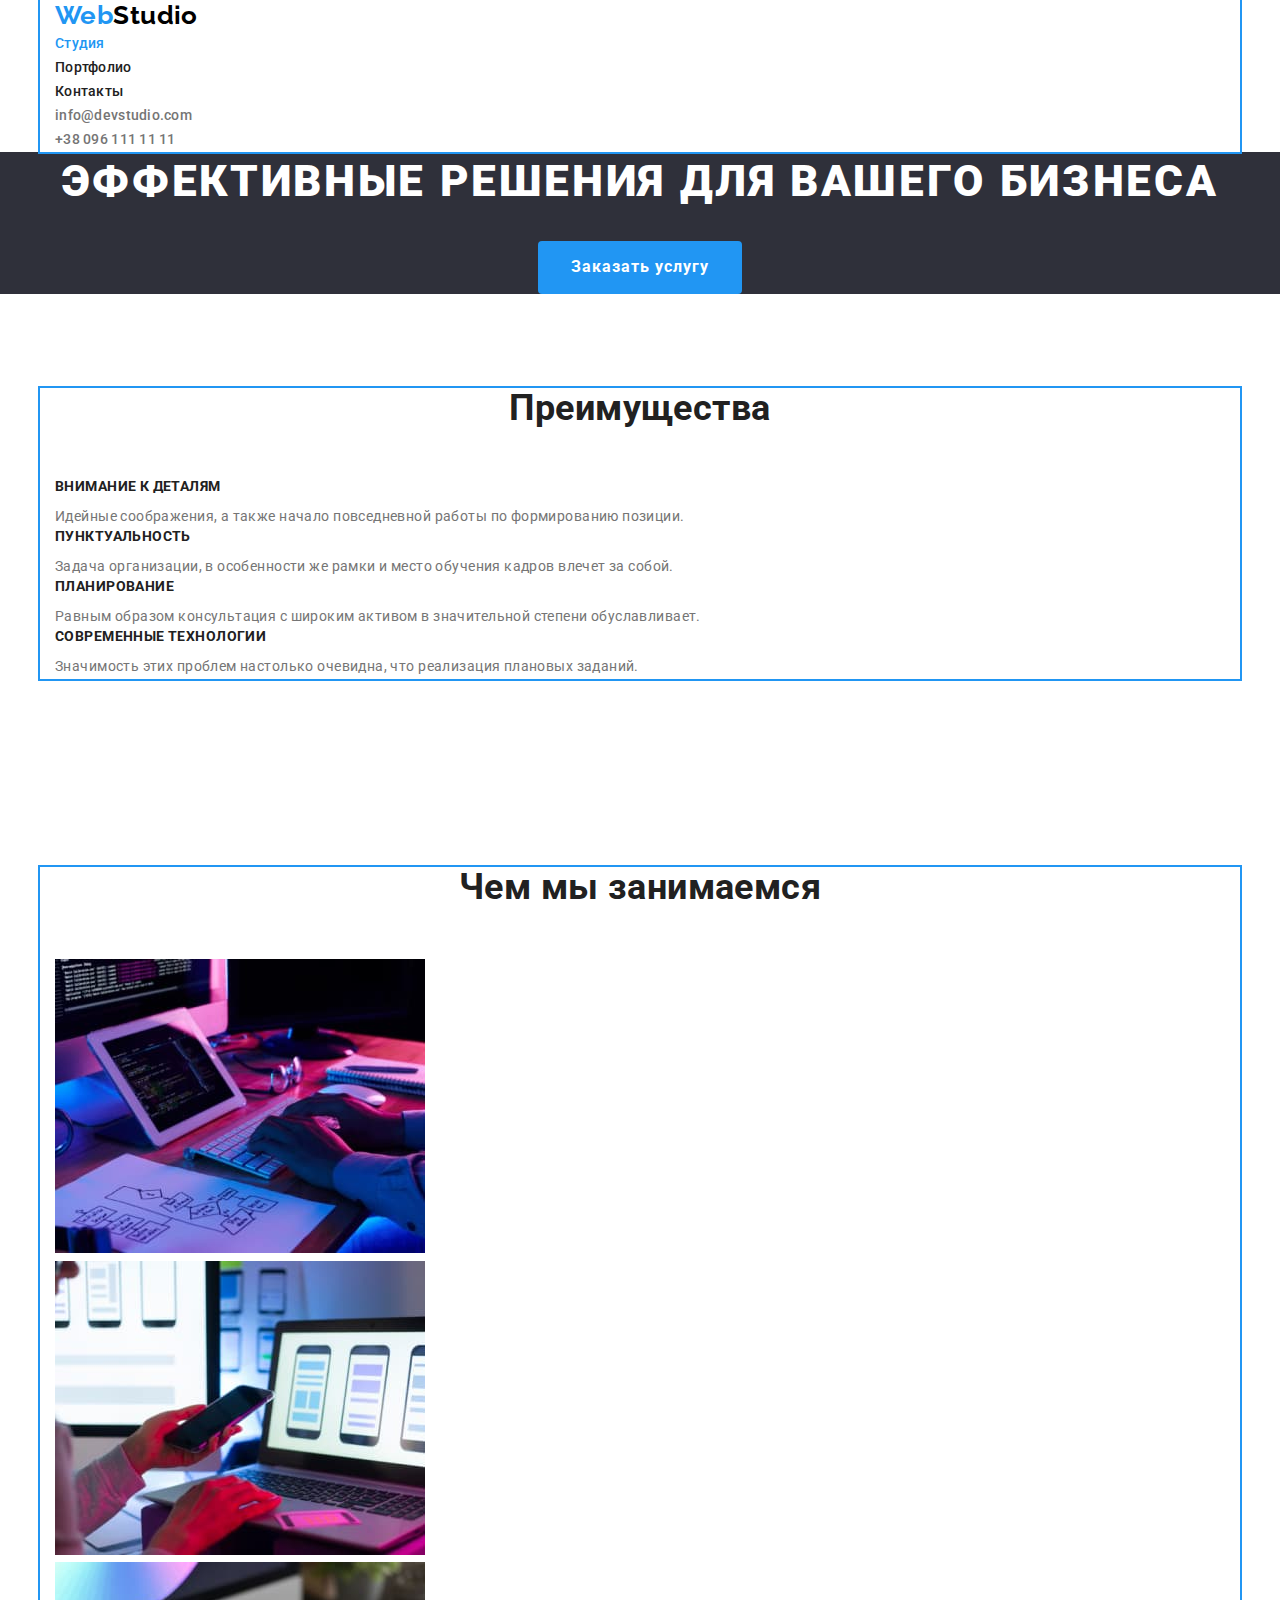
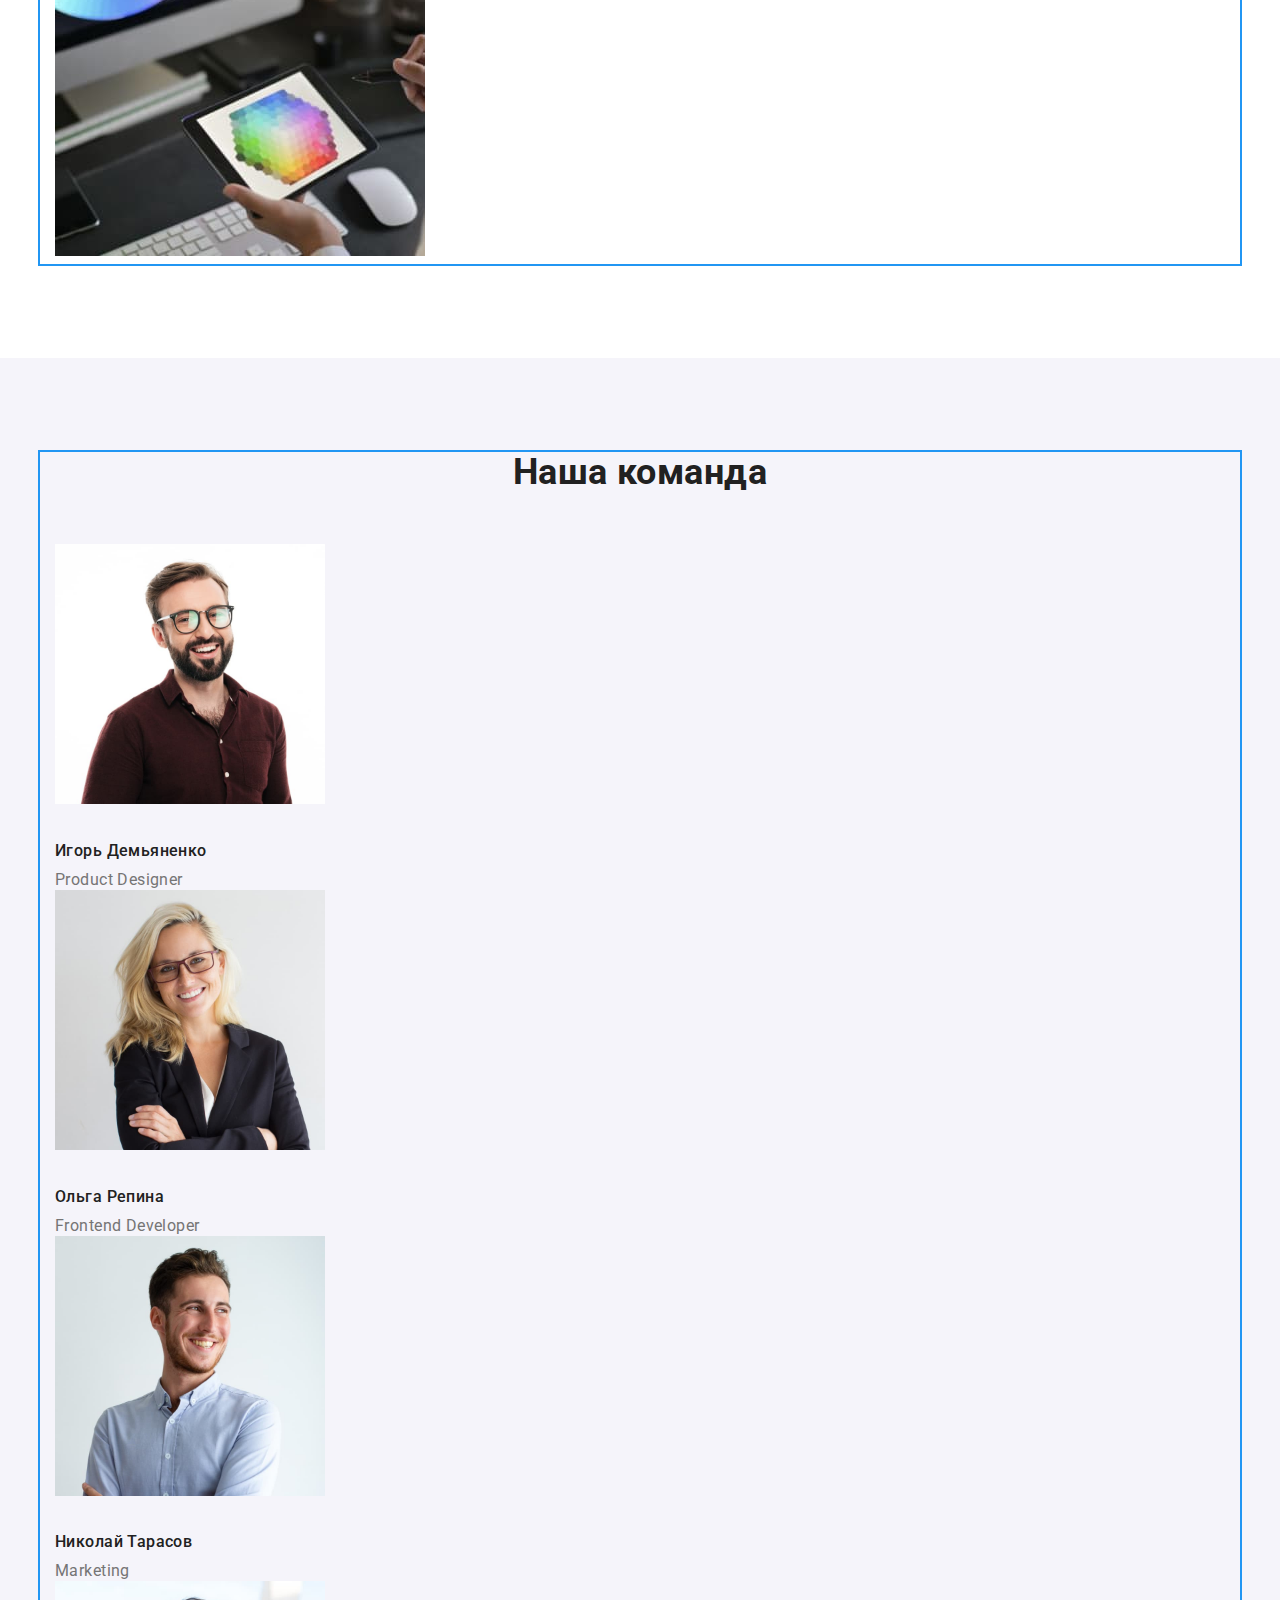
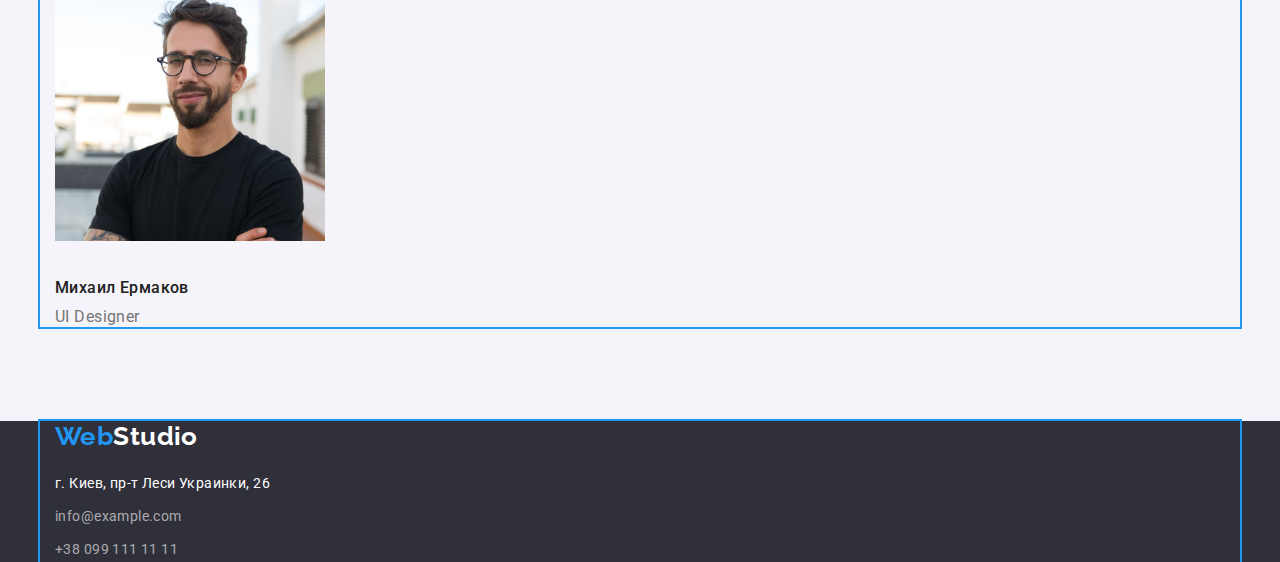
==== index.html @ 627bc563 "Добавлены падинги и маржины" ====
<!DOCTYPE html>
<html lang="ru">
  <head>
    <meta charset="UTF-8" />
    <meta http-equiv="X-UA-Compatible" content="IE=edge" />
    <meta name="viewport" content="width=device-width, initial-scale=1.0" />
    <title>Студия</title>
    <link rel="preconnect" href="https://fonts.googleapis.com" />
    <link rel="preconnect" href="https://fonts.gstatic.com" crossorigin />
    <link
      href="https://fonts.googleapis.com/css2?family=Raleway:wght@700&family=Roboto:wght@400;500;700;900&display=swap"
      rel="stylesheet"
    />
    <link
      rel="stylesheet"
      href="https://cdnjs.cloudflare.com/ajax/libs/modern-normalize/1.1.0/modern-normalize.min.css"
    />
    <link rel="stylesheet" href="./css/styles.css" />
  </head>
  <body>
    <!--  Шапка: логотип, менюшка с навигацией и контакты -->
    <header class="page-header">
      <div class="container">
        <a href="./index.html" class="logo">Web<span class="logo-header">Studio</span></a>
        <nav>
          <ul class="site-nav list">
            <li><a href="./index.html" class="link current">Студия</a></li>
            <li><a href="./portfolio.html" class="link">Портфолио</a></li>
            <li><a href="" class="link">Контакты</a></li>
          </ul>
        </nav>

        <ul class="contacts list">
          <li>
            <a lang="en" href="mailto:info@devstudio.com" class="header-contacts"
              >info@devstudio.com</a
            >
          </li>
          <li>
            <a lang="en" href="tel:+14251234563" class="header-contacts">+38 096 111 11 11</a>
          </li>
        </ul>
      </div>
    </header>

    <!--  Main: основная информация страницы -->
    <main>
      <!-- Герой  -->
      <section class="hero">
        <h1 class="hero-title">Эффективные решения для вашего бизнеса</h1>
        <button type="button" class="btn">Заказать услугу</button>
      </section>

      <!--  Преимущества компании  -->

      <section class="section">
        <div class="container">
          <h2 class="section-title centered">Преимущества</h2>
          <ul class="features list">
            <li>
              <h3 class="features-title">Внимание к деталям</h3>
              <p class="features-text">
                Идейные соображения, а также начало повседневной работы по формированию позиции.
              </p>
            </li>
            <li>
              <h3 class="features-title">Пунктуальность</h3>
              <p class="features-text">
                Задача организации, в особенности же рамки и место обучения кадров влечет за собой.
              </p>
            </li>
            <li>
              <h3 class="features-title">Планирование</h3>
              <p class="features-text">
                Равным образом консультация с широким активом в значительной степени обуславливает.
              </p>
            </li>
            <li>
              <h3 class="features-title">Современные технологии</h3>
              <p class="features-text">
                Значимость этих проблем настолько очевидна, что реализация плановых заданий.
              </p>
            </li>
          </ul>
        </div>
      </section>

      <!-- Чем занимается компания -->
      <section class="section">
        <div class="container">
          <h2 class="section-title centered">Чем мы занимаемся</h2>
          <ul class="services-list list">
            <li>
              <img src="./images/box1.jpg" alt="руки печатают на клавиатуре" width="370" />
            </li>
            <li>
              <img
                src="./images/box2.jpg"
                alt="руки держат телефон перед экраном компьютера"
                width="370"
              />
            </li>
            <li>
              <img
                src="./images/box3.jpg"
                alt="руки держат планшет перед клавиатурой компьютера"
                width="370"
              />
            </li>
          </ul>
        </div>
      </section>

      <!--  Команда  -->
      <section class="section team-section">
        <div class="container">
          <h2 class="section-title centered">Наша команда</h2>
          <ul class="team-list list">
            <li>
              <img src="./images/1.jpg" alt="мужчина в бардовой рубашке" width="270" />
              <h3 class="team-title">Игорь Демьяненко</h3>
              <p lang="en" class="team-text">Product Designer</p>
            </li>
            <li>
              <img src="./images/2.jpg" alt="женщина в черном пиджаке" width="270" />
              <h3 class="team-title">Ольга Репина</h3>
              <p lang="en" class="team-text">Frontend Developer</p>
            </li>
            <li>
              <img src="./images/3.jpg" alt="мужчина в голубой рубашке" width="270" />
              <h3 class="team-title">Николай Тарасов</h3>
              <p lang="en" class="team-text">Marketing</p>
            </li>
            <li>
              <img src="./images/4.jpg" alt="мужчина в черной футболке" width="270" />
              <h3 class="team-title">Михаил Ермаков</h3>
              <p lang="en" class="team-text">UI Designer</p>
            </li>
          </ul>
        </div>
      </section>
    </main>

    <!--  Футер  -->
    <footer class="footer-page">
      <div class="container">
        <a href="./index.html" class="logo">Web<span class="footer-logo">Studio</span></a>
        <address>
          <ul class="address-list list">
            <li class="address-item">
              <a
                href="https://www.google.com.ua/maps/place/%D0%B1%D1%83%D0%BB.+%D0%9B%D0%B5%D1%81%D0%B8+%D0%A3%D0%BA%D1%80%D0%B0%D0%B8%D0%BD%D0%BA%D0%B8,+26,+%D0%9A%D0%B8%D0%B5%D0%B2,+02000/@50.4265807,30.5361971,17z/data=!3m1!4b1!4m5!3m4!1s0x40d4cf0e033ecbe9:0x57a4dffefec77da0!8m2!3d50.4265807!4d30.5383858?hl=ru"
                target="_blank"
                rel="noopener noreferrer"
                class="footer-link"
                >г. Киев, пр-т Леси Украинки, 26</a
              >
            </li>
            <li class="address-item">
              <a lang="en" href="mailto:info@example.com" class="footer-contacts"
                >info@example.com</a
              >
            </li>
            <li class="address-item">
              <a lang="en" href="tel:+380991111111" class="footer-contacts">+38 099 111 11 11</a>
            </li>
          </ul>
        </address>
      </div>
    </footer>
  </body>
</html>
---- css/styles.css ----
/* Палитра
+ primary BG цвет фона #ffffff
+ footer BG цвет фона футера и эффективные решения для бизнеса #2F303A
+ team цвет фона раздела наша команда #F5F4FA
+ logo цвет лого #000000
+ secondary вторичный цвет текста #212121 
+ main-text основной цвет текста #757575 
+ third белый #FFFFFF
+ accent акцент #2196F3
+ link-secondary вторичный белый rgba(255, 255, 255, 0.6)
*/


:root {
   --main-text-color: #757575;
   --secondary-text-color: #212121;
   --white-text-color:#ffffff;
   --logo-color: #000000;
   --white-background-color: #ffffff;
   --secondary-background-color: #F5F4FA;
   --footer-background-color: #2F303A;
   --accent-color: #2196F3;
   --secondary-link-color: rgba(255, 255, 255, 0.6);

}

/*---------------- Общая стилизация ----------------*/
body {
   background-color: var(--white-background-color);
   color: var(--main-text-color);

   font-family: Roboto, sans-serif;
   font-size: 14px;
   line-height: 1.71;
   letter-spacing: 0.03em;
   
}

.list {
   padding: 0;
   margin: 0;
   list-style: none;
}

.container {
   margin-left: auto;
   margin-right: auto;
   width: 1200px;
   padding-left: 15px;
   padding-right: 15px;
   
   outline: #2196F3 solid 2px;
}

.section {
   padding-top: 94px;
   padding-bottom: 94px;
}
/*---------------- Стилизация логотипа ---------------- */
.logo {
   color: var(--accent-color);

   text-decoration: none;
   font-family: Raleway, sans-serif;
   font-weight: 700;
   font-size: 26px;
   line-height: 1.19;
}

.logo-header {
   color: var(--logo-color);

   text-decoration: none;
   font-family: Raleway, sans-serif;
   font-weight: 700;
   font-size: 26px;
   line-height: 1.19;
}



/*---------------- Стилизация менюшки/навигации ----------------*/
.site-nav {
   margin-top: 0;
   margin-bottom: 0;
}

.contacts {
   margin-top: 0;
   margin-bottom: 0;
}

.site-nav .link {
   color: var(--secondary-text-color);

   text-decoration: none;
   font-weight: 500;
   font-size: 14px;
   line-height: 1.14;
   letter-spacing: 0.02em;
}

.site-nav .link:hover,
.site-nav .link:focus {
   color: var(--accent-color);
}

.site-nav .link.current {
   color: var(--accent-color);
}
.header-contacts {
   color: var(--main-text-color);

   text-decoration: none;
   font-weight: 500;
   font-size: 14px;
   line-height: 1.14;
   letter-spacing: 0.02em;
}

.header-contacts:hover {
   color: var(--accent-color);
}

/*---------------- Стилизация Main: основная информация страницы ---------------- */
.hero {
   background-color: var(--footer-background-color);
   text-align: center;
}

.hero-title {
   margin-top: 0;
   margin-bottom: 30px;

   color: var(--white-text-color);

   font-weight: 900;
   font-size: 44px;
   line-height: 1.36;
   text-align: center;
   letter-spacing: 0.06em;
   text-transform: uppercase;

  
}

.section-title {
   margin-top: 0;
   margin-bottom: 50px;

   color: var(--secondary-text-color);

   font-size: 36px;
   line-height: 1.16;
}

.btn {
   border: 1px solid transparent;
   border-radius: 4px;
   padding: 10px 32px;
   min-width: 200px;
   text-align: center;
   


   cursor: pointer;

   color: var(--white-text-color);
   background-color: var(--accent-color);

   font-family: inherit;
   font-weight: 700;
   font-size: 16px;
   line-height: 1.88;
   letter-spacing: 0.06em;

   
}

.section-title.centered {
   text-align: center;
}


/*---------------- Стилизация раздела преимуществ ----------------*/
.features {
   margin-top: 0;
   margin-bottom: 0;
}

.features-title {
   margin-top: 0;
   margin-bottom: 10px;

   color: var(--secondary-text-color);

   font-size: 14px;
   line-height: 1.14;
   text-transform: uppercase;
}

.features-text {
   margin-top: 0;
   margin-bottom: 0;
   color: var(--main-text-color);

   
}

/*---------------- Стилизация раздела c услугами ----------------*/


/*---------------- Стилизация раздела c командой ----------------*/
.team-title {
   margin-top: 30px;
   margin-bottom: 10px;

   color: var(--secondary-text-color);

   font-weight: 500;
   font-size: 16px;
   line-height: 1.18;
}

.team-text {
   margin-top: 0;
   margin-bottom: 0;

   color: var(--main-text-color);

   font-size: 16px;
   line-height: 1.18;
}

.team-section {
   background-color: var(--secondary-background-color) ;
}



/*---------------- Стилизация футера ----------------*/
.footer-page {
   background-color: var(--footer-background-color);
}

.footer-logo {
   display: inline-block;
   margin-bottom: 20px;

   color: var(--white-text-color);

   font-family: Raleway, sans-serif;
   font-weight: 700;
   font-size: 26px;
   line-height: 1.19;
}

.footer-link {
   color: var(--white-text-color);

   font-style: normal;
   text-decoration: none;
}

.footer-link:hover,
.footer-link:focus {
   color: var(--accent-color);
}

.footer-contacts {
   color: var(--secondary-link-color);

   font-style: normal;
   text-decoration: none;
   
}

.footer-contacts:hover,
.footer-contacts:focus {
   color: var(--accent-color);
}

.address-item:not(:last-child) {
   margin-bottom: 9px;
}




/*---------------------------------------- Стилизация cтраницы Портфолио ----------------------------------------*/
.projects-btn {
   cursor: pointer;

   color: var(--secondary-text-color);
   background-color: var(--secondary-background-color);

   font-family: 'Roboto', sans-serif;
   font-weight: 500;
   font-size: 16px;
   line-height: 1.62;
   letter-spacing: 0.03em;
}

.projects-btn:hover,
.projects-btn:focus {
   color: var(--white-text-color);
   background-color: var(--accent-color);
}

.projects-title {
   margin-top: 20px;
   margin-bottom: 4px;

   color: var(--secondary-text-color);
   font-size: 18px;
   line-height: 2;
   letter-spacing: 0.06em;
}

.projects-text {
   margin-top: 0;
   margin-bottom: 0;

   color: var(--main-text-color);

   font-size: 16px;
   line-height: 1.88;
}

.projects-link {
   text-decoration: none;
}

.filter {
   margin-top: 0;
   margin-bottom: 34px;
}
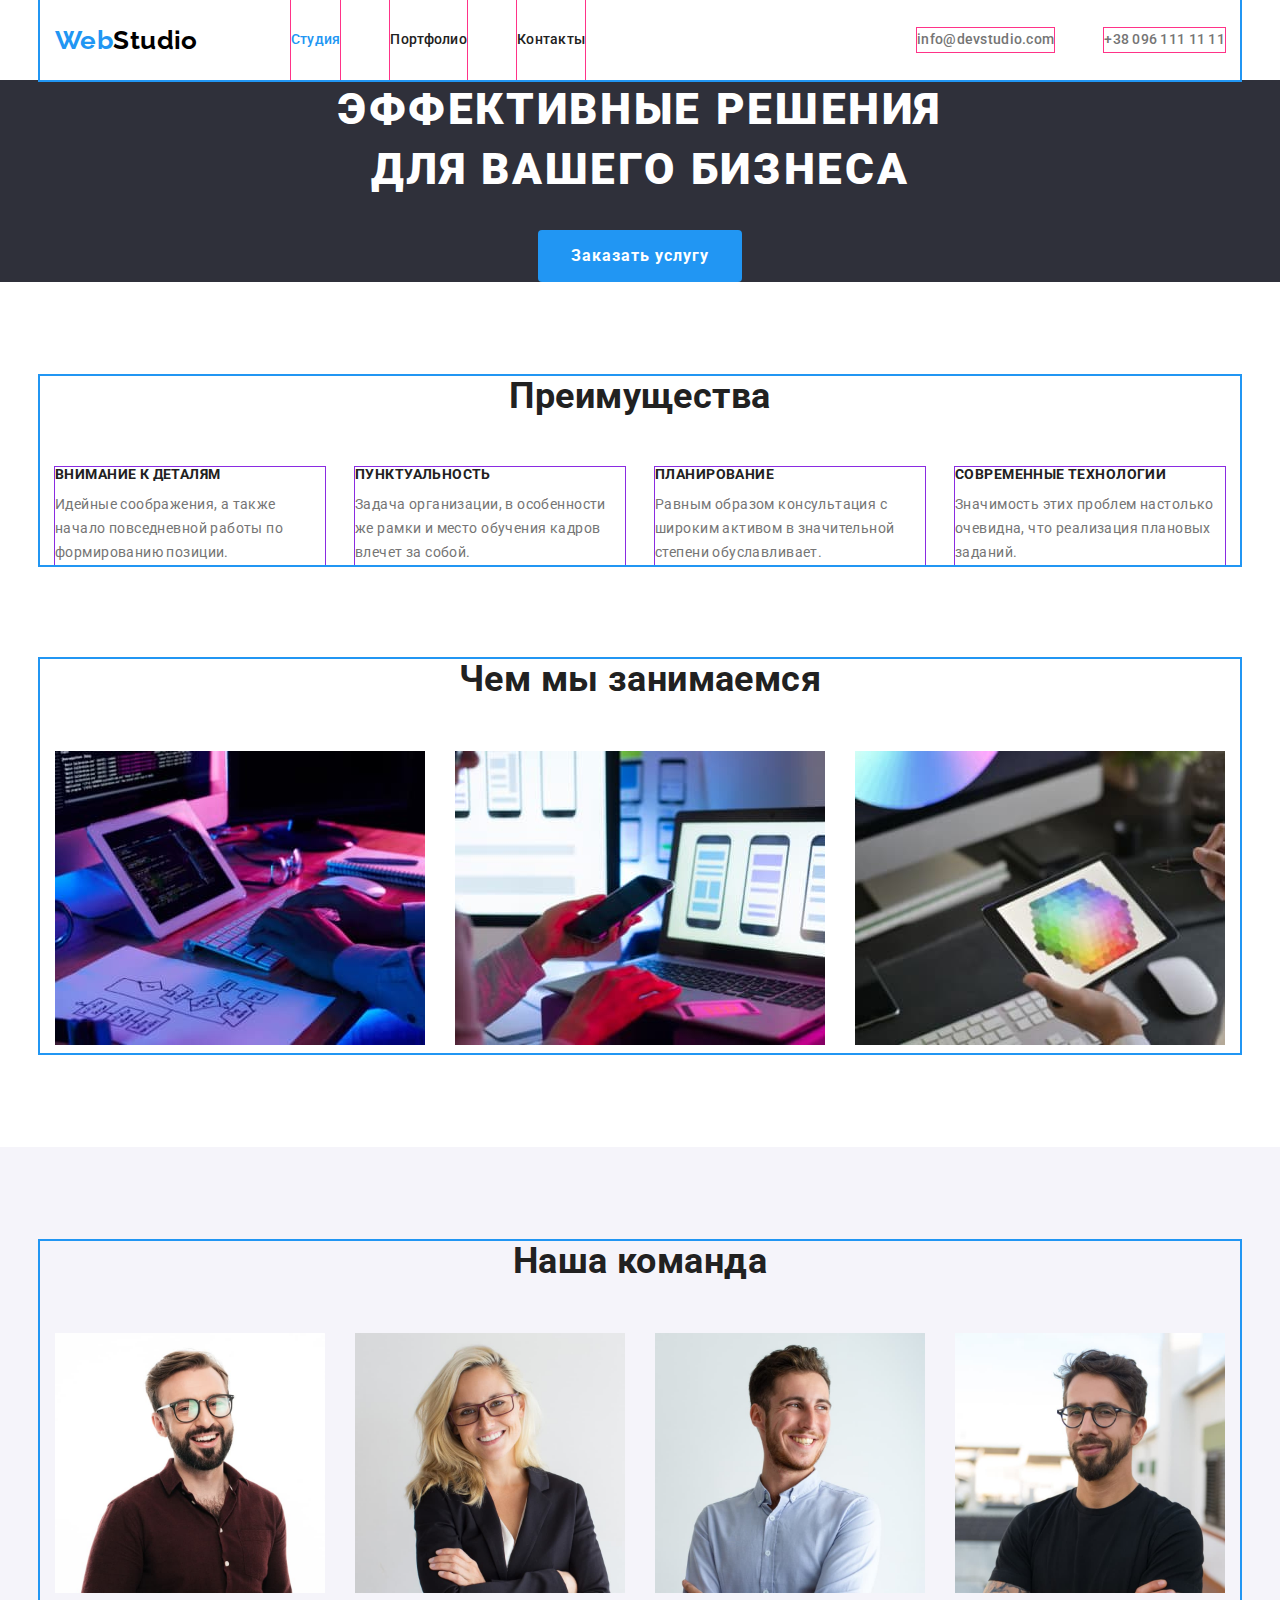
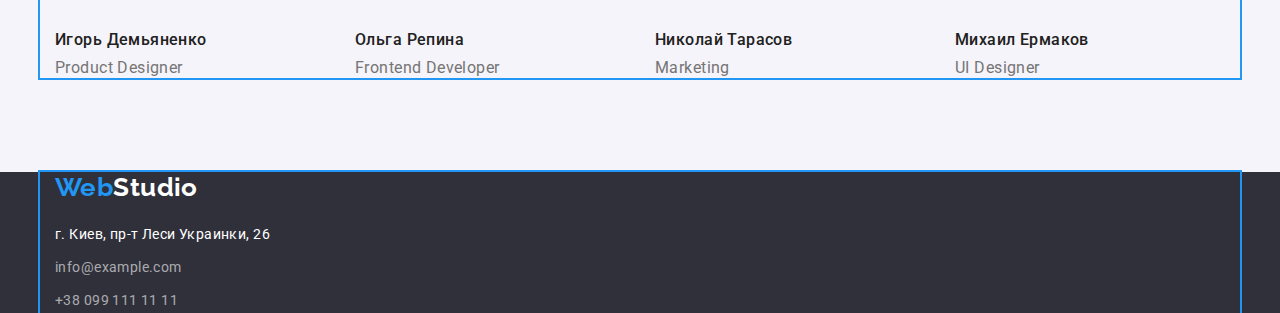
==== commit e9d5e62f: "поставлены флексы" ====
--- a/index.html
+++ b/index.html
@@ -20,23 +20,23 @@
   <body>
     <!--  Шапка: логотип, менюшка с навигацией и контакты -->
     <header class="page-header">
-      <div class="container">
+      <div class="main-nav container">
         <a href="./index.html" class="logo">Web<span class="logo-header">Studio</span></a>
         <nav>
           <ul class="site-nav list">
-            <li><a href="./index.html" class="link current">Студия</a></li>
-            <li><a href="./portfolio.html" class="link">Портфолио</a></li>
-            <li><a href="" class="link">Контакты</a></li>
+            <li class="nav-item"><a href="./index.html" class="link current">Студия</a></li>
+            <li class="nav-item"><a href="./portfolio.html" class="link">Портфолио</a></li>
+            <li class="nav-item"><a href="" class="link">Контакты</a></li>
           </ul>
         </nav>
 
         <ul class="contacts list">
-          <li>
+          <li class="contacts-item">
             <a lang="en" href="mailto:info@devstudio.com" class="header-contacts"
               >info@devstudio.com</a
             >
           </li>
-          <li>
+          <li class="contacts-item">
             <a lang="en" href="tel:+14251234563" class="header-contacts">+38 096 111 11 11</a>
           </li>
         </ul>
@@ -53,29 +53,29 @@
 
       <!--  Преимущества компании  -->
 
-      <section class="section">
+      <section class="section features-section">
         <div class="container">
           <h2 class="section-title centered">Преимущества</h2>
           <ul class="features list">
-            <li>
+            <li class="features-element">
               <h3 class="features-title">Внимание к деталям</h3>
               <p class="features-text">
                 Идейные соображения, а также начало повседневной работы по формированию позиции.
               </p>
             </li>
-            <li>
+            <li class="features-element">
               <h3 class="features-title">Пунктуальность</h3>
               <p class="features-text">
                 Задача организации, в особенности же рамки и место обучения кадров влечет за собой.
               </p>
             </li>
-            <li>
+            <li class="features-element">
               <h3 class="features-title">Планирование</h3>
               <p class="features-text">
                 Равным образом консультация с широким активом в значительной степени обуславливает.
               </p>
             </li>
-            <li>
+            <li class="features-element">
               <h3 class="features-title">Современные технологии</h3>
               <p class="features-text">
                 Значимость этих проблем настолько очевидна, что реализация плановых заданий.
@@ -90,17 +90,17 @@
         <div class="container">
           <h2 class="section-title centered">Чем мы занимаемся</h2>
           <ul class="services-list list">
-            <li>
+            <li class="services-element">
               <img src="./images/box1.jpg" alt="руки печатают на клавиатуре" width="370" />
             </li>
-            <li>
+            <li class="services-element">
               <img
                 src="./images/box2.jpg"
                 alt="руки держат телефон перед экраном компьютера"
                 width="370"
               />
             </li>
-            <li>
+            <li class="services-element">
               <img
                 src="./images/box3.jpg"
                 alt="руки держат планшет перед клавиатурой компьютера"
@@ -116,22 +116,22 @@
         <div class="container">
           <h2 class="section-title centered">Наша команда</h2>
           <ul class="team-list list">
-            <li>
+            <li class="team-element">
               <img src="./images/1.jpg" alt="мужчина в бардовой рубашке" width="270" />
               <h3 class="team-title">Игорь Демьяненко</h3>
               <p lang="en" class="team-text">Product Designer</p>
             </li>
-            <li>
+            <li class="team-element">
               <img src="./images/2.jpg" alt="женщина в черном пиджаке" width="270" />
               <h3 class="team-title">Ольга Репина</h3>
               <p lang="en" class="team-text">Frontend Developer</p>
             </li>
-            <li>
+            <li class="team-element">
               <img src="./images/3.jpg" alt="мужчина в голубой рубашке" width="270" />
               <h3 class="team-title">Николай Тарасов</h3>
               <p lang="en" class="team-text">Marketing</p>
             </li>
-            <li>
+            <li class="team-element">
               <img src="./images/4.jpg" alt="мужчина в черной футболке" width="270" />
               <h3 class="team-title">Михаил Ермаков</h3>
               <p lang="en" class="team-text">UI Designer</p>
--- a/css/styles.css
+++ b/css/styles.css
@@ -56,6 +56,8 @@
    padding-top: 94px;
    padding-bottom: 94px;
 }
+
+
 /*---------------- Стилизация логотипа ---------------- */
 .logo {
    color: var(--accent-color);
@@ -80,17 +82,24 @@
 
 
 /*---------------- Стилизация менюшки/навигации ----------------*/
+.main-nav {
+   display: flex;
+   align-items: center;
+}
+
 .site-nav {
-   margin-top: 0;
-   margin-bottom: 0;
-}
-
-.contacts {
-   margin-top: 0;
-   margin-bottom: 0;
+   display: flex;
+   margin-top: 0;
+   margin-bottom: 0;
+   margin-left: 93px;
+
 }
 
 .site-nav .link {
+   display: block;
+   padding-top: 32px;
+   padding-bottom: 32px;
+
    color: var(--secondary-text-color);
 
    text-decoration: none;
@@ -108,6 +117,39 @@
 .site-nav .link.current {
    color: var(--accent-color);
 }
+
+.nav-item {
+
+   outline: 1px solid #ff3388;
+}
+/* .nav-item + .nav-item {
+   margin-left: 50px;
+} */
+
+.nav-item:not(:last-child) {
+   margin-right: 50px;
+   
+   
+}
+
+.contacts {
+   display: flex;
+
+   margin-top: 0;
+   margin-bottom: 0;
+   margin-left: auto;
+
+   
+}
+
+.contacts-item {
+   outline: 1px solid #ff3388;
+}
+.contacts-item:not(:last-child) {
+   margin-right: 50px;
+}
+
+
 .header-contacts {
    color: var(--main-text-color);
 
@@ -131,6 +173,9 @@
 .hero-title {
    margin-top: 0;
    margin-bottom: 30px;
+   margin-left: auto;
+   margin-right: auto;
+   width: 696px;
 
    color: var(--white-text-color);
 
@@ -141,7 +186,6 @@
    letter-spacing: 0.06em;
    text-transform: uppercase;
 
-  
 }
 
 .section-title {
@@ -152,6 +196,10 @@
 
    font-size: 36px;
    line-height: 1.16;
+}
+
+.section-title.centered {
+   text-align: center;
 }
 
 .btn {
@@ -161,8 +209,6 @@
    min-width: 200px;
    text-align: center;
    
-
-
    cursor: pointer;
 
    color: var(--white-text-color);
@@ -174,18 +220,30 @@
    line-height: 1.88;
    letter-spacing: 0.06em;
 
-   
-}
-
-.section-title.centered {
-   text-align: center;
-}
+}
+
+
 
 
 /*---------------- Стилизация раздела преимуществ ----------------*/
+.features-section {
+   padding-bottom: 0;
+}
 .features {
-   margin-top: 0;
-   margin-bottom: 0;
+   display: flex;
+   margin-top: 0;
+   margin-bottom: 0;
+
+}
+.features-element{
+   width: 270px;
+
+   outline: 1px solid blueviolet;
+}
+
+.features-element:not(:last-child){
+   margin-right: 30px;
+
 }
 
 .features-title {
@@ -208,9 +266,28 @@
 }
 
 /*---------------- Стилизация раздела c услугами ----------------*/
-
+.services-list{
+   display: flex;
+   
+}
+
+.services-element:not(:last-child) {
+   margin-right: 30px;
+}
 
 /*---------------- Стилизация раздела c командой ----------------*/
+.team-section {
+   background-color: var(--secondary-background-color);
+}
+
+.team-list {
+   display: flex;
+}
+
+.team-element:not(:last-child) {
+   margin-right: 30px;
+}
+
 .team-title {
    margin-top: 30px;
    margin-bottom: 10px;
@@ -232,9 +309,6 @@
    line-height: 1.18;
 }
 
-.team-section {
-   background-color: var(--secondary-background-color) ;
-}
 
 
 
@@ -288,23 +362,63 @@
 
 
 /*---------------------------------------- Стилизация cтраницы Портфолио ----------------------------------------*/
+.projects {
+   text-align: center;
+}
+
+.projects-list {
+   display: flex;
+   flex-wrap: wrap;
+}
+
+.projects-element {
+   width: calc((100% - 60px) / 3);
+   margin-right: 30px;
+   margin-bottom: 30px;
+
+   outline: rgb(83, 246, 83) solid 2px;
+}
+
+.projects-element:nth-child(3n) {
+   margin-right: 0;
+
+}
+
+.projects-element:nth-last-child(-n+3) {
+   margin-bottom: 0;
+}
+
+
 .projects-btn {
+   padding: 6px 22px;
+
+
    cursor: pointer;
 
    color: var(--secondary-text-color);
    background-color: var(--secondary-background-color);
+   border-radius: 4px;
+   border: 1px solid transparent;
 
    font-family: 'Roboto', sans-serif;
    font-weight: 500;
    font-size: 16px;
    line-height: 1.62;
    letter-spacing: 0.03em;
+
+   outline: 1px solid blueviolet;
 }
 
 .projects-btn:hover,
 .projects-btn:focus {
    color: var(--white-text-color);
    background-color: var(--accent-color);
+   box-shadow: 0px 3px 1px rgba(0, 0, 0, 0.1), 0px 1px 2px rgba(0, 0, 0, 0.08), 0px 2px 2px rgba(0, 0, 0, 0.12);
+   border-radius: 4px;
+}
+
+.filter-element:not(:last-child) {
+   margin-right: 8px;
 }
 
 .projects-title {
@@ -332,7 +446,11 @@
 }
 
 .filter {
+   display: flex;
+   justify-content: center;
+
    margin-top: 0;
    margin-bottom: 34px;
-}
-
+
+}
+
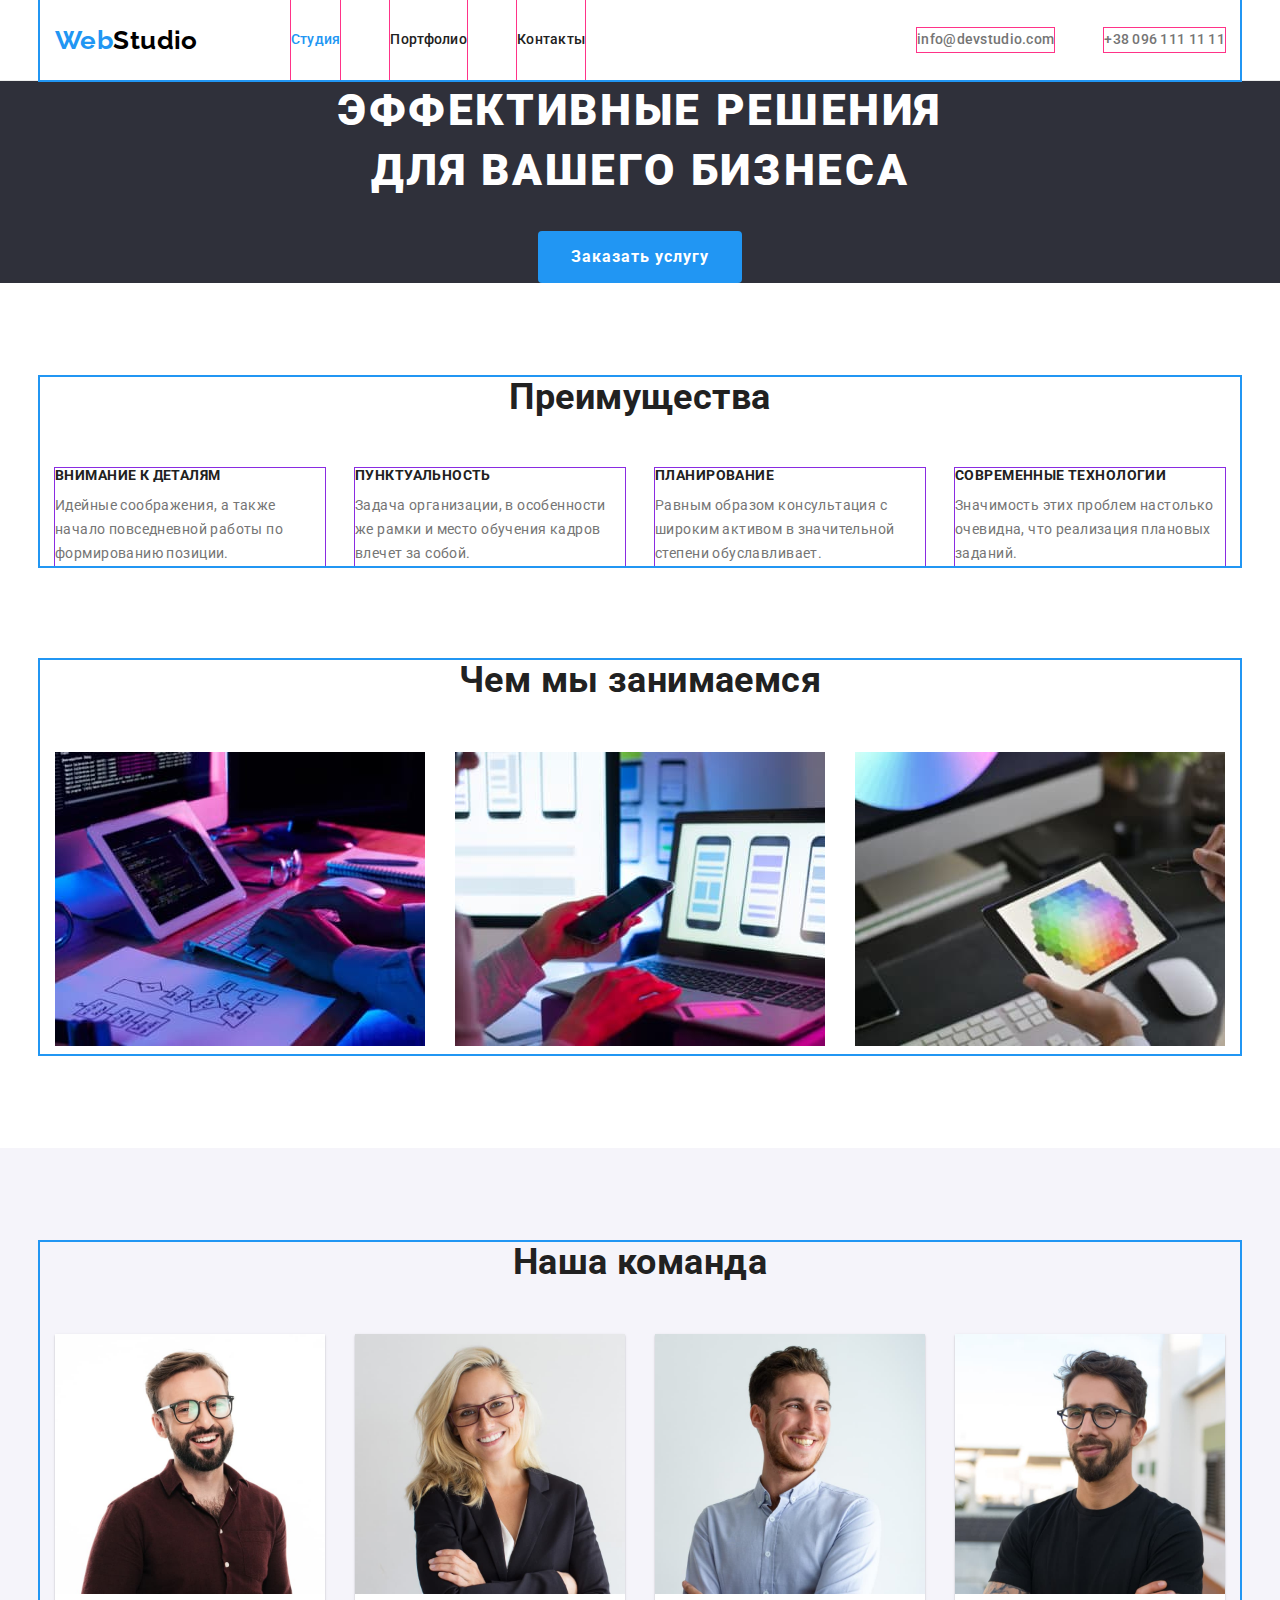
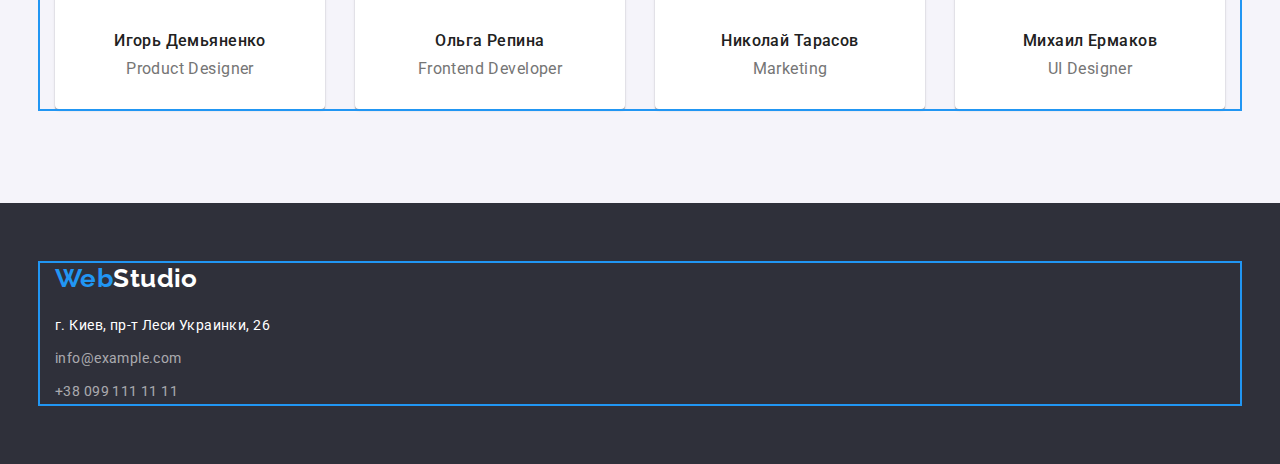
==== commit 9d784245: "мелкие правки" ====
--- a/index.html
+++ b/index.html
@@ -18,10 +18,11 @@
     <link rel="stylesheet" href="./css/styles.css" />
   </head>
   <body>
-    <!--  Шапка: логотип, менюшка с навигацией и контакты -->
-    <header class="page-header">
-      <div class="main-nav container">
-        <a href="./index.html" class="logo">Web<span class="logo-header">Studio</span></a>
+    <!--  HEADER: логотип, меню, контакты -->
+
+    <header class="header-page">
+      <div class="nav-container container">
+        <a href="./index.html" class="logo-accent">Web<span class="logo-black">Studio</span></a>
         <nav>
           <ul class="site-nav list">
             <li class="nav-item"><a href="./index.html" class="link current">Студия</a></li>
@@ -144,7 +145,7 @@
     <!--  Футер  -->
     <footer class="footer-page">
       <div class="container">
-        <a href="./index.html" class="logo">Web<span class="footer-logo">Studio</span></a>
+        <a href="./index.html" class="logo-accent">Web<span class="logo-white">Studio</span></a>
         <address>
           <ul class="address-list list">
             <li class="address-item">
--- a/css/styles.css
+++ b/css/styles.css
@@ -21,10 +21,13 @@
    --footer-background-color: #2F303A;
    --accent-color: #2196F3;
    --secondary-link-color: rgba(255, 255, 255, 0.6);
-
-}
-
-/*---------------- Общая стилизация ----------------*/
+   --border-color: #ECECEC;
+   --secondary-border-color: #EEEEEE;
+
+
+}
+
+/* ------------------------------- Общая стилизация ------------------------------- */
 body {
    background-color: var(--white-background-color);
    color: var(--main-text-color);
@@ -58,34 +61,42 @@
 }
 
 
+/* ------------------------------- Стилизация хедера ------------------------------- */
+
+.header-page {
+   border-bottom: 1px solid var(--border-color);
+}
+
+.nav-container {
+   display: flex;
+   align-items: center;
+}
+
 /*---------------- Стилизация логотипа ---------------- */
-.logo {
-   color: var(--accent-color);
-
+.logo-accent {
    text-decoration: none;
    font-family: Raleway, sans-serif;
    font-weight: 700;
    font-size: 26px;
    line-height: 1.19;
-}
-
-.logo-header {
-   color: var(--logo-color);
-
+
+   color: var(--accent-color);
+}
+
+.logo-black {
    text-decoration: none;
    font-family: Raleway, sans-serif;
    font-weight: 700;
    font-size: 26px;
    line-height: 1.19;
+
+   color: var(--logo-color);
 }
 
 
 
 /*---------------- Стилизация менюшки/навигации ----------------*/
-.main-nav {
-   display: flex;
-   align-items: center;
-}
+
 
 .site-nav {
    display: flex;
@@ -284,6 +295,12 @@
    display: flex;
 }
 
+.team-element {
+   background-color: var(--white-background-color);
+   box-shadow: 0px 1px 3px rgba(0, 0, 0, 0.12), 0px 1px 1px rgba(0, 0, 0, 0.14), 0px 2px 1px rgba(0, 0, 0, 0.2);
+   border-radius: 0px 0px 4px 4px;
+}
+
 .team-element:not(:last-child) {
    margin-right: 30px;
 }
@@ -297,16 +314,19 @@
    font-weight: 500;
    font-size: 16px;
    line-height: 1.18;
+   text-align: center;
 }
 
 .team-text {
    margin-top: 0;
-   margin-bottom: 0;
+   margin-bottom: 30px;
 
    color: var(--main-text-color);
 
    font-size: 16px;
    line-height: 1.18;
+   text-align: center;
+
 }
 
 
@@ -315,11 +335,14 @@
 /*---------------- Стилизация футера ----------------*/
 .footer-page {
    background-color: var(--footer-background-color);
-}
-
-.footer-logo {
+   padding-top: 60px;
+   padding-bottom: 60px;
+}
+
+.logo-white {
    display: inline-block;
    margin-bottom: 20px;
+   /* padding-top: 60px; */
 
    color: var(--white-text-color);
 
@@ -376,7 +399,7 @@
    margin-right: 30px;
    margin-bottom: 30px;
 
-   outline: rgb(83, 246, 83) solid 2px;
+   /* outline: rgb(83, 246, 83) solid 2px; */
 }
 
 .projects-element:nth-child(3n) {
@@ -398,7 +421,7 @@
    color: var(--secondary-text-color);
    background-color: var(--secondary-background-color);
    border-radius: 4px;
-   border: 1px solid transparent;
+   border: 0;
 
    font-family: 'Roboto', sans-serif;
    font-weight: 500;
@@ -421,28 +444,48 @@
    margin-right: 8px;
 }
 
+.projects-img {
+   display: block;
+}
+.projects-description {
+
+   border-left: 1px solid var(--secondary-border-color);
+   border-right: 1px solid var(--secondary-border-color);
+   border-bottom: 1px solid var(--secondary-border-color);;
+}
+
 .projects-title {
-   margin-top: 20px;
+   margin-top: 0;
    margin-bottom: 4px;
+   padding-left: 24px;
+   padding-top: 20px;
+   
 
    color: var(--secondary-text-color);
    font-size: 18px;
    line-height: 2;
    letter-spacing: 0.06em;
+   text-align: left;
 }
 
 .projects-text {
    margin-top: 0;
    margin-bottom: 0;
+   margin-left: 0;
+   padding-left: 24px;
+   padding-bottom: 20px;
 
    color: var(--main-text-color);
 
    font-size: 16px;
    line-height: 1.88;
+   text-align: left;
 }
 
 .projects-link {
-   text-decoration: none;
+   display: inline-block;
+   text-decoration: none;
+
 }
 
 .filter {
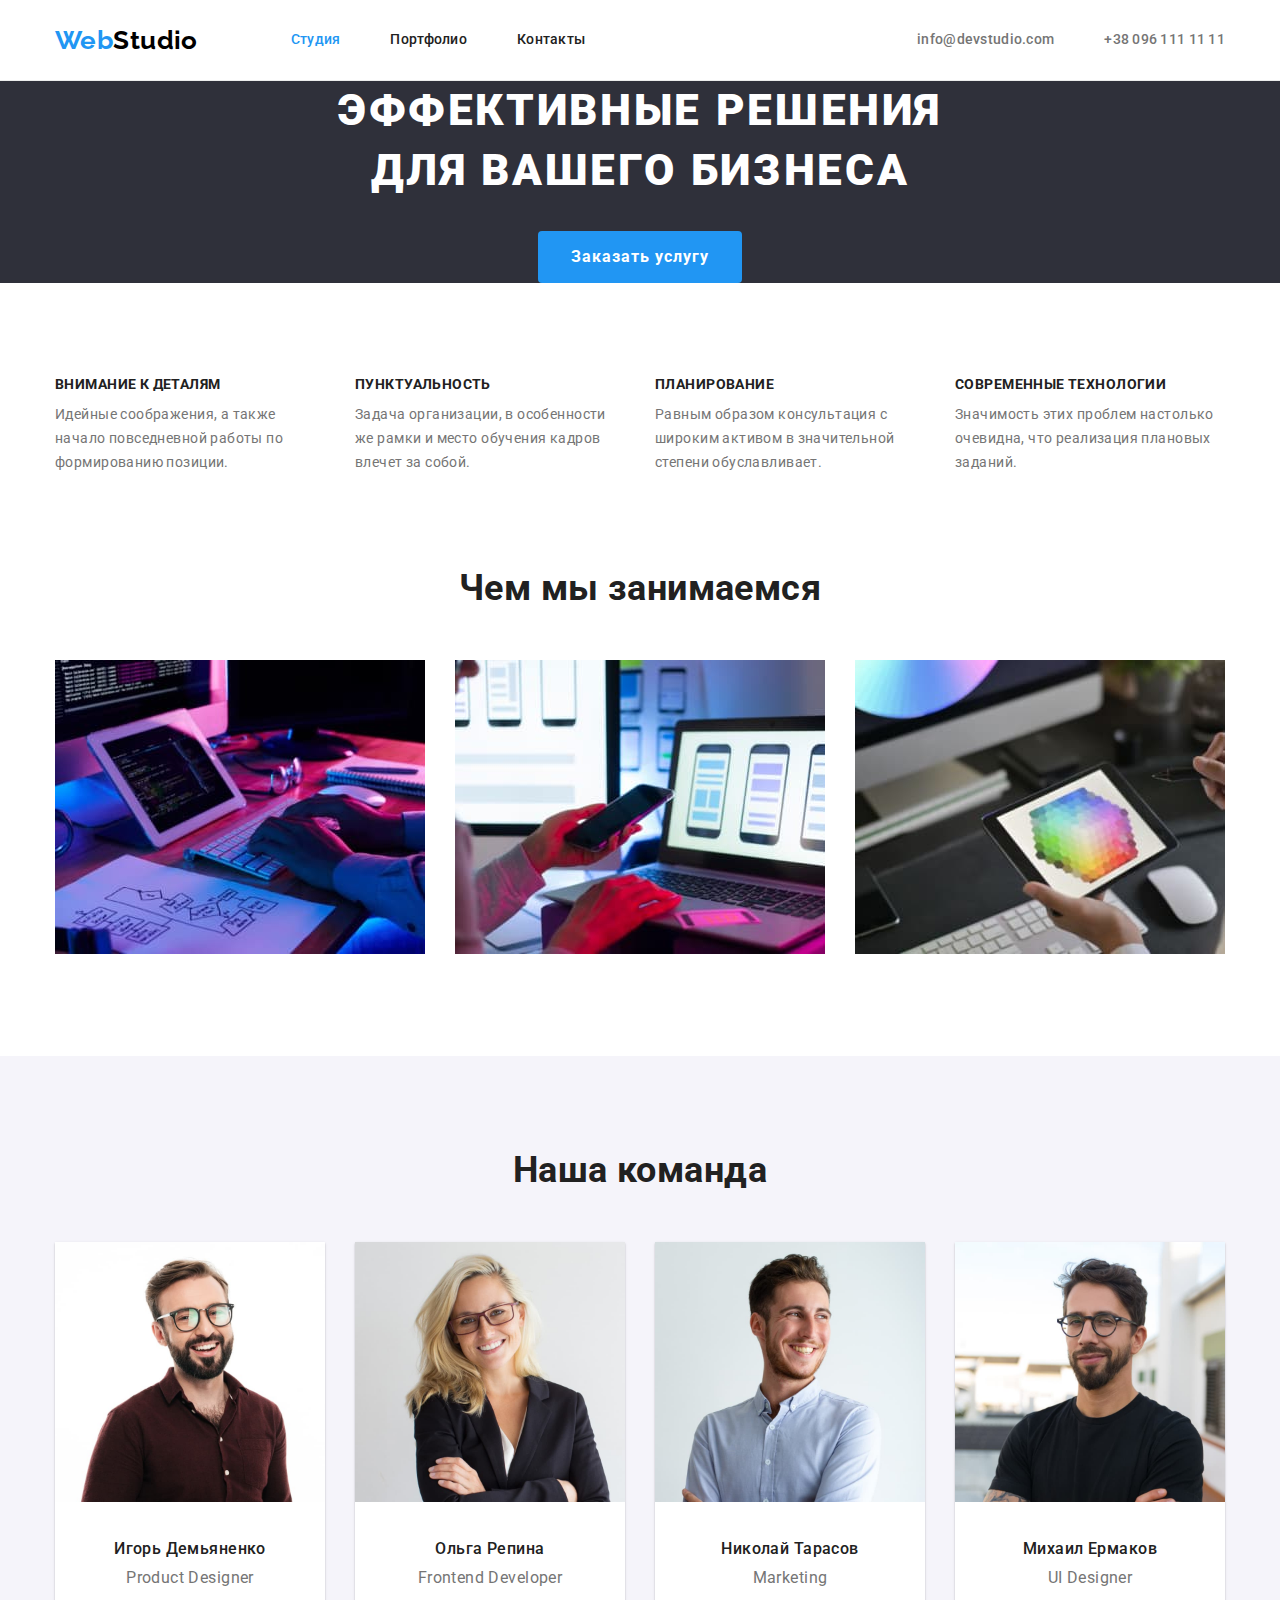
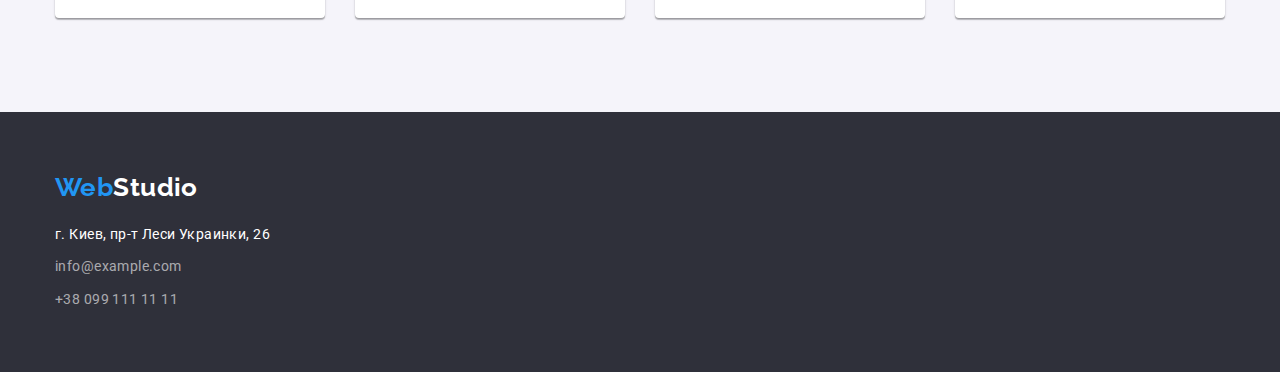
==== commit 70ee7103: "закомментила аутлайны и скрыла заголовки" ====
--- a/index.html
+++ b/index.html
@@ -24,21 +24,25 @@
       <div class="nav-container container">
         <a href="./index.html" class="logo-accent">Web<span class="logo-black">Studio</span></a>
         <nav>
-          <ul class="site-nav list">
-            <li class="nav-item"><a href="./index.html" class="link current">Студия</a></li>
-            <li class="nav-item"><a href="./portfolio.html" class="link">Портфолио</a></li>
-            <li class="nav-item"><a href="" class="link">Контакты</a></li>
+          <ul class="site-nav__list list">
+            <li class="site-nav__item">
+              <a href="./index.html" class="site-nav__link site-nav__link--active">Студия</a>
+            </li>
+            <li class="site-nav__item">
+              <a href="./portfolio.html" class="site-nav__link">Портфолио</a>
+            </li>
+            <li class="site-nav__item"><a href="" class="site-nav__link">Контакты</a></li>
           </ul>
         </nav>
 
-        <ul class="contacts list">
-          <li class="contacts-item">
-            <a lang="en" href="mailto:info@devstudio.com" class="header-contacts"
+        <ul class="contacts-list list">
+          <li class="contacts-list__item">
+            <a lang="en" href="mailto:info@devstudio.com" class="contacts-list__link"
               >info@devstudio.com</a
             >
           </li>
-          <li class="contacts-item">
-            <a lang="en" href="tel:+14251234563" class="header-contacts">+38 096 111 11 11</a>
+          <li class="contacts-list__item">
+            <a lang="en" href="tel:+14251234563" class="contacts-list__link">+38 096 111 11 11</a>
           </li>
         </ul>
       </div>
@@ -48,37 +52,37 @@
     <main>
       <!-- Герой  -->
       <section class="hero">
-        <h1 class="hero-title">Эффективные решения для вашего бизнеса</h1>
-        <button type="button" class="btn">Заказать услугу</button>
+        <h1 class="hero__title">Эффективные решения для вашего бизнеса</h1>
+        <button type="button" class="hero__btn">Заказать услугу</button>
       </section>
 
       <!--  Преимущества компании  -->
 
-      <section class="section features-section">
+      <section class="advantages-section section">
         <div class="container">
-          <h2 class="section-title centered">Преимущества</h2>
-          <ul class="features list">
-            <li class="features-element">
-              <h3 class="features-title">Внимание к деталям</h3>
-              <p class="features-text">
+          <h2 class="advantages-section__title visually-hidden">Преимущества</h2>
+          <ul class="advantages-list list">
+            <li class="advantages-list__item">
+              <h3 class="advantages-list__title">Внимание к деталям</h3>
+              <p class="advantages-list__text">
                 Идейные соображения, а также начало повседневной работы по формированию позиции.
               </p>
             </li>
-            <li class="features-element">
-              <h3 class="features-title">Пунктуальность</h3>
-              <p class="features-text">
+            <li class="advantages-list__item">
+              <h3 class="advantages-list__title">Пунктуальность</h3>
+              <p class="advantages-list__text">
                 Задача организации, в особенности же рамки и место обучения кадров влечет за собой.
               </p>
             </li>
-            <li class="features-element">
-              <h3 class="features-title">Планирование</h3>
-              <p class="features-text">
+            <li class="advantages-list__item">
+              <h3 class="advantages-list__title">Планирование</h3>
+              <p class="advantages-list__text">
                 Равным образом консультация с широким активом в значительной степени обуславливает.
               </p>
             </li>
-            <li class="features-element">
-              <h3 class="features-title">Современные технологии</h3>
-              <p class="features-text">
+            <li class="advantages-list__item">
+              <h3 class="advantages-list__title">Современные технологии</h3>
+              <p class="advantages-list__text">
                 Значимость этих проблем настолько очевидна, что реализация плановых заданий.
               </p>
             </li>
@@ -89,19 +93,19 @@
       <!-- Чем занимается компания -->
       <section class="section">
         <div class="container">
-          <h2 class="section-title centered">Чем мы занимаемся</h2>
+          <h2 class="services-section__title">Чем мы занимаемся</h2>
           <ul class="services-list list">
-            <li class="services-element">
+            <li class="services-list__item">
               <img src="./images/box1.jpg" alt="руки печатают на клавиатуре" width="370" />
             </li>
-            <li class="services-element">
+            <li class="services-list__item">
               <img
                 src="./images/box2.jpg"
                 alt="руки держат телефон перед экраном компьютера"
                 width="370"
               />
             </li>
-            <li class="services-element">
+            <li class="services-list__item">
               <img
                 src="./images/box3.jpg"
                 alt="руки держат планшет перед клавиатурой компьютера"
@@ -113,29 +117,29 @@
       </section>
 
       <!--  Команда  -->
-      <section class="section team-section">
+      <section class="team-section section">
         <div class="container">
-          <h2 class="section-title centered">Наша команда</h2>
+          <h2 class="team-section__title">Наша команда</h2>
           <ul class="team-list list">
-            <li class="team-element">
+            <li class="team-list__item">
               <img src="./images/1.jpg" alt="мужчина в бардовой рубашке" width="270" />
-              <h3 class="team-title">Игорь Демьяненко</h3>
-              <p lang="en" class="team-text">Product Designer</p>
+              <h3 class="team-list__title">Игорь Демьяненко</h3>
+              <p lang="en" class="team-list__text">Product Designer</p>
             </li>
-            <li class="team-element">
+            <li class="team-list__item">
               <img src="./images/2.jpg" alt="женщина в черном пиджаке" width="270" />
-              <h3 class="team-title">Ольга Репина</h3>
-              <p lang="en" class="team-text">Frontend Developer</p>
+              <h3 class="team-list__title">Ольга Репина</h3>
+              <p lang="en" class="team-list__text">Frontend Developer</p>
             </li>
-            <li class="team-element">
+            <li class="team-list__item">
               <img src="./images/3.jpg" alt="мужчина в голубой рубашке" width="270" />
-              <h3 class="team-title">Николай Тарасов</h3>
-              <p lang="en" class="team-text">Marketing</p>
+              <h3 class="team-list__title">Николай Тарасов</h3>
+              <p lang="en" class="team-list__text">Marketing</p>
             </li>
-            <li class="team-element">
+            <li class="team-list__item">
               <img src="./images/4.jpg" alt="мужчина в черной футболке" width="270" />
-              <h3 class="team-title">Михаил Ермаков</h3>
-              <p lang="en" class="team-text">UI Designer</p>
+              <h3 class="team-list__title">Михаил Ермаков</h3>
+              <p lang="en" class="team-list__text">UI Designer</p>
             </li>
           </ul>
         </div>
@@ -148,22 +152,24 @@
         <a href="./index.html" class="logo-accent">Web<span class="logo-white">Studio</span></a>
         <address>
           <ul class="address-list list">
-            <li class="address-item">
+            <li class="address-list__item">
               <a
                 href="https://www.google.com.ua/maps/place/%D0%B1%D1%83%D0%BB.+%D0%9B%D0%B5%D1%81%D0%B8+%D0%A3%D0%BA%D1%80%D0%B0%D0%B8%D0%BD%D0%BA%D0%B8,+26,+%D0%9A%D0%B8%D0%B5%D0%B2,+02000/@50.4265807,30.5361971,17z/data=!3m1!4b1!4m5!3m4!1s0x40d4cf0e033ecbe9:0x57a4dffefec77da0!8m2!3d50.4265807!4d30.5383858?hl=ru"
                 target="_blank"
                 rel="noopener noreferrer"
-                class="footer-link"
+                class="address-list__link"
                 >г. Киев, пр-т Леси Украинки, 26</a
               >
             </li>
-            <li class="address-item">
-              <a lang="en" href="mailto:info@example.com" class="footer-contacts"
+            <li class="address-list__item">
+              <a lang="en" href="mailto:info@example.com" class="address-list__contacts"
                 >info@example.com</a
               >
             </li>
-            <li class="address-item">
-              <a lang="en" href="tel:+380991111111" class="footer-contacts">+38 099 111 11 11</a>
+            <li class="address-list__item">
+              <a lang="en" href="tel:+380991111111" class="address-list__contacts"
+                >+38 099 111 11 11</a
+              >
             </li>
           </ul>
         </address>
--- a/css/styles.css
+++ b/css/styles.css
@@ -10,39 +10,51 @@
 + link-secondary вторичный белый rgba(255, 255, 255, 0.6)
 */
 
-
 :root {
    --main-text-color: #757575;
    --secondary-text-color: #212121;
-   --white-text-color:#ffffff;
+   --white-text-color: #ffffff;
    --logo-color: #000000;
    --white-background-color: #ffffff;
-   --secondary-background-color: #F5F4FA;
-   --footer-background-color: #2F303A;
-   --accent-color: #2196F3;
+   --secondary-background-color: #f5f4fa;
+   --footer-background-color: #2f303a;
+   --accent-color: #2196f3;
    --secondary-link-color: rgba(255, 255, 255, 0.6);
-   --border-color: #ECECEC;
-   --secondary-border-color: #EEEEEE;
-
-
+   --border-color: #ececec;
+   --secondary-border-color: #eeeeee;
+}
+
+/* ------------------------------- скрытие ------------------------------- */
+.visually-hidden {
+   position: absolute;
+   width: 1px;
+   height: 1px;
+   margin: -1px;
+   border: 0;
+   padding: 0;
+
+   white-space: nowrap;
+   clip-path: inset(100%);
+   clip: rect(0 0 0 0);
+   overflow: hidden;
 }
 
 /* ------------------------------- Общая стилизация ------------------------------- */
 body {
-   background-color: var(--white-background-color);
-   color: var(--main-text-color);
-
    font-family: Roboto, sans-serif;
    font-size: 14px;
    line-height: 1.71;
    letter-spacing: 0.03em;
-   
+
+   background-color: var(--white-background-color);
+   color: var(--main-text-color);
 }
 
 .list {
    padding: 0;
    margin: 0;
    list-style: none;
+
 }
 
 .container {
@@ -51,15 +63,14 @@
    width: 1200px;
    padding-left: 15px;
    padding-right: 15px;
-   
-   outline: #2196F3 solid 2px;
+
+   /* outline: #2196f3 solid 2px; */
 }
 
 .section {
    padding-top: 94px;
    padding-bottom: 94px;
 }
-
 
 /* ------------------------------- Стилизация хедера ------------------------------- */
 
@@ -93,103 +104,93 @@
    color: var(--logo-color);
 }
 
-
-
-/*---------------- Стилизация менюшки/навигации ----------------*/
-
-
-.site-nav {
+/*---------------- Стилизация менюшки ----------------*/
+
+.site-nav__list {
    display: flex;
    margin-top: 0;
    margin-bottom: 0;
    margin-left: 93px;
-
-}
-
-.site-nav .link {
+}
+
+.site-nav__item {
+   /* outline: 1px solid #ff3388; */
+}
+
+.site-nav__item:not(:last-child) {
+   margin-right: 50px;
+}
+
+.site-nav__link {
    display: block;
    padding-top: 32px;
    padding-bottom: 32px;
-
-   color: var(--secondary-text-color);
 
    text-decoration: none;
    font-weight: 500;
    font-size: 14px;
    line-height: 1.14;
    letter-spacing: 0.02em;
-}
-
-.site-nav .link:hover,
-.site-nav .link:focus {
+
+   color: var(--secondary-text-color);
+}
+
+.site-nav__link:hover,
+.site-nav__link:focus {
    color: var(--accent-color);
 }
 
-.site-nav .link.current {
+.site-nav__link--active {
    color: var(--accent-color);
 }
 
-.nav-item {
-
-   outline: 1px solid #ff3388;
-}
-/* .nav-item + .nav-item {
-   margin-left: 50px;
-} */
-
-.nav-item:not(:last-child) {
-   margin-right: 50px;
-   
-   
-}
-
-.contacts {
+/*---------------- Стилизация контактов в хедере ----------------*/
+
+.contacts-list {
    display: flex;
 
    margin-top: 0;
    margin-bottom: 0;
    margin-left: auto;
-
-   
-}
-
-.contacts-item {
-   outline: 1px solid #ff3388;
-}
-.contacts-item:not(:last-child) {
+}
+
+.contacts-list__item:not(:last-child) {
    margin-right: 50px;
 }
 
-
-.header-contacts {
-   color: var(--main-text-color);
-
+.contacts-list__item {
+   /* outline: 1px solid #ff3388; */
+}
+
+.contacts-list__link {
    text-decoration: none;
    font-weight: 500;
    font-size: 14px;
    line-height: 1.14;
    letter-spacing: 0.02em;
-}
-
-.header-contacts:hover {
+
+   color: var(--main-text-color);
+}
+
+.contacts-list__link:hover {
    color: var(--accent-color);
 }
 
-/*---------------- Стилизация Main: основная информация страницы ---------------- */
+/* ------------------------------- Стилизация MAIN: основная информация страницы ------------------------------- */
+
+/*---------------- Стилизация раздела Hero ----------------*/
 .hero {
+   text-align: center;
    background-color: var(--footer-background-color);
-   text-align: center;
-}
-
-.hero-title {
+}
+
+.hero__title {
    margin-top: 0;
    margin-bottom: 30px;
    margin-left: auto;
    margin-right: auto;
    width: 696px;
 
-   color: var(--white-text-color);
-
    font-weight: 900;
    font-size: 44px;
    line-height: 1.36;
@@ -197,33 +198,17 @@
    letter-spacing: 0.06em;
    text-transform: uppercase;
 
-}
-
-.section-title {
-   margin-top: 0;
-   margin-bottom: 50px;
-
-   color: var(--secondary-text-color);
-
-   font-size: 36px;
-   line-height: 1.16;
-}
-
-.section-title.centered {
-   text-align: center;
-}
-
-.btn {
+   color: var(--white-text-color);
+}
+
+.hero__btn {
    border: 1px solid transparent;
    border-radius: 4px;
    padding: 10px 32px;
    min-width: 200px;
    text-align: center;
-   
+
    cursor: pointer;
-
-   color: var(--white-text-color);
-   background-color: var(--accent-color);
 
    font-family: inherit;
    font-weight: 700;
@@ -231,58 +216,78 @@
    line-height: 1.88;
    letter-spacing: 0.06em;
 
-}
-
-
-
+   color: var(--white-text-color);
+   background-color: var(--accent-color);
+}
 
 /*---------------- Стилизация раздела преимуществ ----------------*/
-.features-section {
+.advantages-section {
    padding-bottom: 0;
 }
-.features {
+
+.advantages-section__title {
+   margin-top: 0;
+   margin-bottom: 50px;
+
+   font-size: 36px;
+   line-height: 1.16;
+   text-align: center;
+
+   color: var(--secondary-text-color);
+}
+
+.advantages-list {
    display: flex;
    margin-top: 0;
    margin-bottom: 0;
-
-}
-.features-element{
+}
+
+.advantages-list__item {
    width: 270px;
 
-   outline: 1px solid blueviolet;
-}
-
-.features-element:not(:last-child){
+   /* outline: 1px solid blueviolet; */
+}
+
+.advantages-list__item:not(:last-child) {
    margin-right: 30px;
-
-}
-
-.features-title {
+}
+
+.advantages-list__title {
    margin-top: 0;
    margin-bottom: 10px;
-
-   color: var(--secondary-text-color);
 
    font-size: 14px;
    line-height: 1.14;
    text-transform: uppercase;
-}
-
-.features-text {
+
+   color: var(--secondary-text-color);
+}
+
+.advantages-list__text {
    margin-top: 0;
    margin-bottom: 0;
+
    color: var(--main-text-color);
-
-   
 }
 
 /*---------------- Стилизация раздела c услугами ----------------*/
-.services-list{
-   display: flex;
-   
-}
-
-.services-element:not(:last-child) {
+
+.services-section__title {
+   text-align: center;
+   margin-top: 0;
+   margin-bottom: 50px;
+
+   font-size: 36px;
+   line-height: 1.16;
+
+   color: var(--secondary-text-color);
+}
+
+.services-list {
+   display: flex;
+}
+
+.services-list__item:not(:last-child) {
    margin-right: 30px;
 }
 
@@ -291,52 +296,62 @@
    background-color: var(--secondary-background-color);
 }
 
+.team-section__title {
+   text-align: center;
+
+   margin-top: 0;
+   margin-bottom: 50px;
+
+   font-size: 36px;
+   line-height: 1.16;
+
+   color: var(--secondary-text-color);
+}
+
 .team-list {
    display: flex;
 }
 
-.team-element {
+.team-list__item {
    background-color: var(--white-background-color);
-   box-shadow: 0px 1px 3px rgba(0, 0, 0, 0.12), 0px 1px 1px rgba(0, 0, 0, 0.14), 0px 2px 1px rgba(0, 0, 0, 0.2);
+   box-shadow: 0px 1px 3px rgba(0, 0, 0, 0.12), 0px 1px 1px rgba(0, 0, 0, 0.14),
+      0px 2px 1px rgba(0, 0, 0, 0.2);
    border-radius: 0px 0px 4px 4px;
 }
 
-.team-element:not(:last-child) {
+.team-list__item:not(:last-child) {
    margin-right: 30px;
 }
 
-.team-title {
+.team-list__title {
    margin-top: 30px;
    margin-bottom: 10px;
-
-   color: var(--secondary-text-color);
 
    font-weight: 500;
    font-size: 16px;
    line-height: 1.18;
    text-align: center;
-}
-
-.team-text {
+
+   color: var(--secondary-text-color);
+}
+
+.team-list__text {
    margin-top: 0;
    margin-bottom: 30px;
-
-   color: var(--main-text-color);
 
    font-size: 16px;
    line-height: 1.18;
    text-align: center;
 
-}
-
-
-
-
-/*---------------- Стилизация футера ----------------*/
+   color: var(--main-text-color);
+}
+
+/* ------------------------------- Стилизация футера ------------------------------- */
 .footer-page {
-   background-color: var(--footer-background-color);
    padding-top: 60px;
    padding-bottom: 60px;
+
+   background-color: var(--footer-background-color);
 }
 
 .logo-white {
@@ -344,84 +359,75 @@
    margin-bottom: 20px;
    /* padding-top: 60px; */
 
-   color: var(--white-text-color);
-
    font-family: Raleway, sans-serif;
    font-weight: 700;
    font-size: 26px;
    line-height: 1.19;
-}
-
-.footer-link {
+
    color: var(--white-text-color);
-
+}
+
+.address-list__item:not(:last-child) {
+   margin-bottom: 9px;
+}
+
+.address-list__link {
    font-style: normal;
    text-decoration: none;
-}
-
-.footer-link:hover,
-.footer-link:focus {
+
+   color: var(--white-text-color);
+}
+
+.address-list__link:hover,
+.address-list__link:focus {
    color: var(--accent-color);
 }
 
-.footer-contacts {
+.address-list__contacts {
+   font-style: normal;
+   text-decoration: none;
+
    color: var(--secondary-link-color);
-
-   font-style: normal;
-   text-decoration: none;
-   
-}
-
-.footer-contacts:hover,
-.footer-contacts:focus {
+}
+
+.address-list__contacts:hover,
+.address-list__contacts:focus {
    color: var(--accent-color);
 }
 
-.address-item:not(:last-child) {
-   margin-bottom: 9px;
-}
-
-
-
-
-/*---------------------------------------- Стилизация cтраницы Портфолио ----------------------------------------*/
-.projects {
-   text-align: center;
-}
-
-.projects-list {
-   display: flex;
-   flex-wrap: wrap;
-}
-
-.projects-element {
-   width: calc((100% - 60px) / 3);
-   margin-right: 30px;
-   margin-bottom: 30px;
-
-   /* outline: rgb(83, 246, 83) solid 2px; */
-}
-
-.projects-element:nth-child(3n) {
-   margin-right: 0;
-
-}
-
-.projects-element:nth-last-child(-n+3) {
-   margin-bottom: 0;
-}
-
-
-.projects-btn {
+/* ---------------------------------------- Стилизация cтраницы ПОРТФОЛИО ---------------------------------------- */
+.projects-section {
+   text-align: center;
+}
+
+.projects-section__title {
+   text-align: center;
+
+   margin-top: 0;
+   margin-bottom: 50px;
+
+   font-size: 36px;
+   line-height: 1.16;
+
+   color: var(--secondary-text-color);
+}
+
+.filter-list {
+   display: flex;
+   justify-content: center;
+
+   margin-top: 0;
+   margin-bottom: 34px;
+}
+
+.filter-list__item:not(:last-child) {
+   margin-right: 8px;
+}
+
+.filter-list__btn {
    padding: 6px 22px;
 
-
    cursor: pointer;
-
-   color: var(--secondary-text-color);
-   background-color: var(--secondary-background-color);
-   border-radius: 4px;
-   border: 0;
 
    font-family: 'Roboto', sans-serif;
    font-weight: 500;
@@ -429,71 +435,83 @@
    line-height: 1.62;
    letter-spacing: 0.03em;
 
-   outline: 1px solid blueviolet;
-}
-
-.projects-btn:hover,
-.projects-btn:focus {
+   color: var(--secondary-text-color);
+   background-color: var(--secondary-background-color);
+   border-radius: 4px;
+   border: 0;
+
+   /* outline: 1px solid blueviolet; */
+}
+
+.filter-list__btn:hover,
+.filter-list__btn:focus {
    color: var(--white-text-color);
    background-color: var(--accent-color);
-   box-shadow: 0px 3px 1px rgba(0, 0, 0, 0.1), 0px 1px 2px rgba(0, 0, 0, 0.08), 0px 2px 2px rgba(0, 0, 0, 0.12);
+   box-shadow: 0px 3px 1px rgba(0, 0, 0, 0.1), 0px 1px 2px rgba(0, 0, 0, 0.08),
+      0px 2px 2px rgba(0, 0, 0, 0.12);
    border-radius: 4px;
 }
 
-.filter-element:not(:last-child) {
-   margin-right: 8px;
-}
-
-.projects-img {
+.projects-list {
+   display: flex;
+   flex-wrap: wrap;
+}
+
+.projects-list__item {
+   width: calc((100% - 60px) / 3);
+   margin-right: 30px;
+   margin-bottom: 30px;
+
+   /* outline: rgb(83, 246, 83) solid 2px; */
+}
+
+.projects-list__item:nth-child(3n) {
+   margin-right: 0;
+}
+
+.projects-list__item:nth-last-child(-n + 3) {
+   margin-bottom: 0;
+}
+
+.projects-list__link {
+   display: inline-block;
+   text-decoration: none;
+}
+
+.projects-list__img {
    display: block;
 }
-.projects-description {
-
+
+.projects-list__description {
    border-left: 1px solid var(--secondary-border-color);
    border-right: 1px solid var(--secondary-border-color);
-   border-bottom: 1px solid var(--secondary-border-color);;
-}
-
-.projects-title {
+   border-bottom: 1px solid var(--secondary-border-color);
+}
+
+.projects-list__title {
    margin-top: 0;
    margin-bottom: 4px;
    padding-left: 24px;
    padding-top: 20px;
-   
-
-   color: var(--secondary-text-color);
+
    font-size: 18px;
    line-height: 2;
    letter-spacing: 0.06em;
    text-align: left;
-}
-
-.projects-text {
+
+   color: var(--secondary-text-color);
+}
+
+.projects-list__text {
    margin-top: 0;
    margin-bottom: 0;
    margin-left: 0;
    padding-left: 24px;
    padding-bottom: 20px;
 
-   color: var(--main-text-color);
-
    font-size: 16px;
    line-height: 1.88;
    text-align: left;
-}
-
-.projects-link {
-   display: inline-block;
-   text-decoration: none;
-
-}
-
-.filter {
-   display: flex;
-   justify-content: center;
-
-   margin-top: 0;
-   margin-bottom: 34px;
-
-}
-
+
+   color: var(--main-text-color);
+}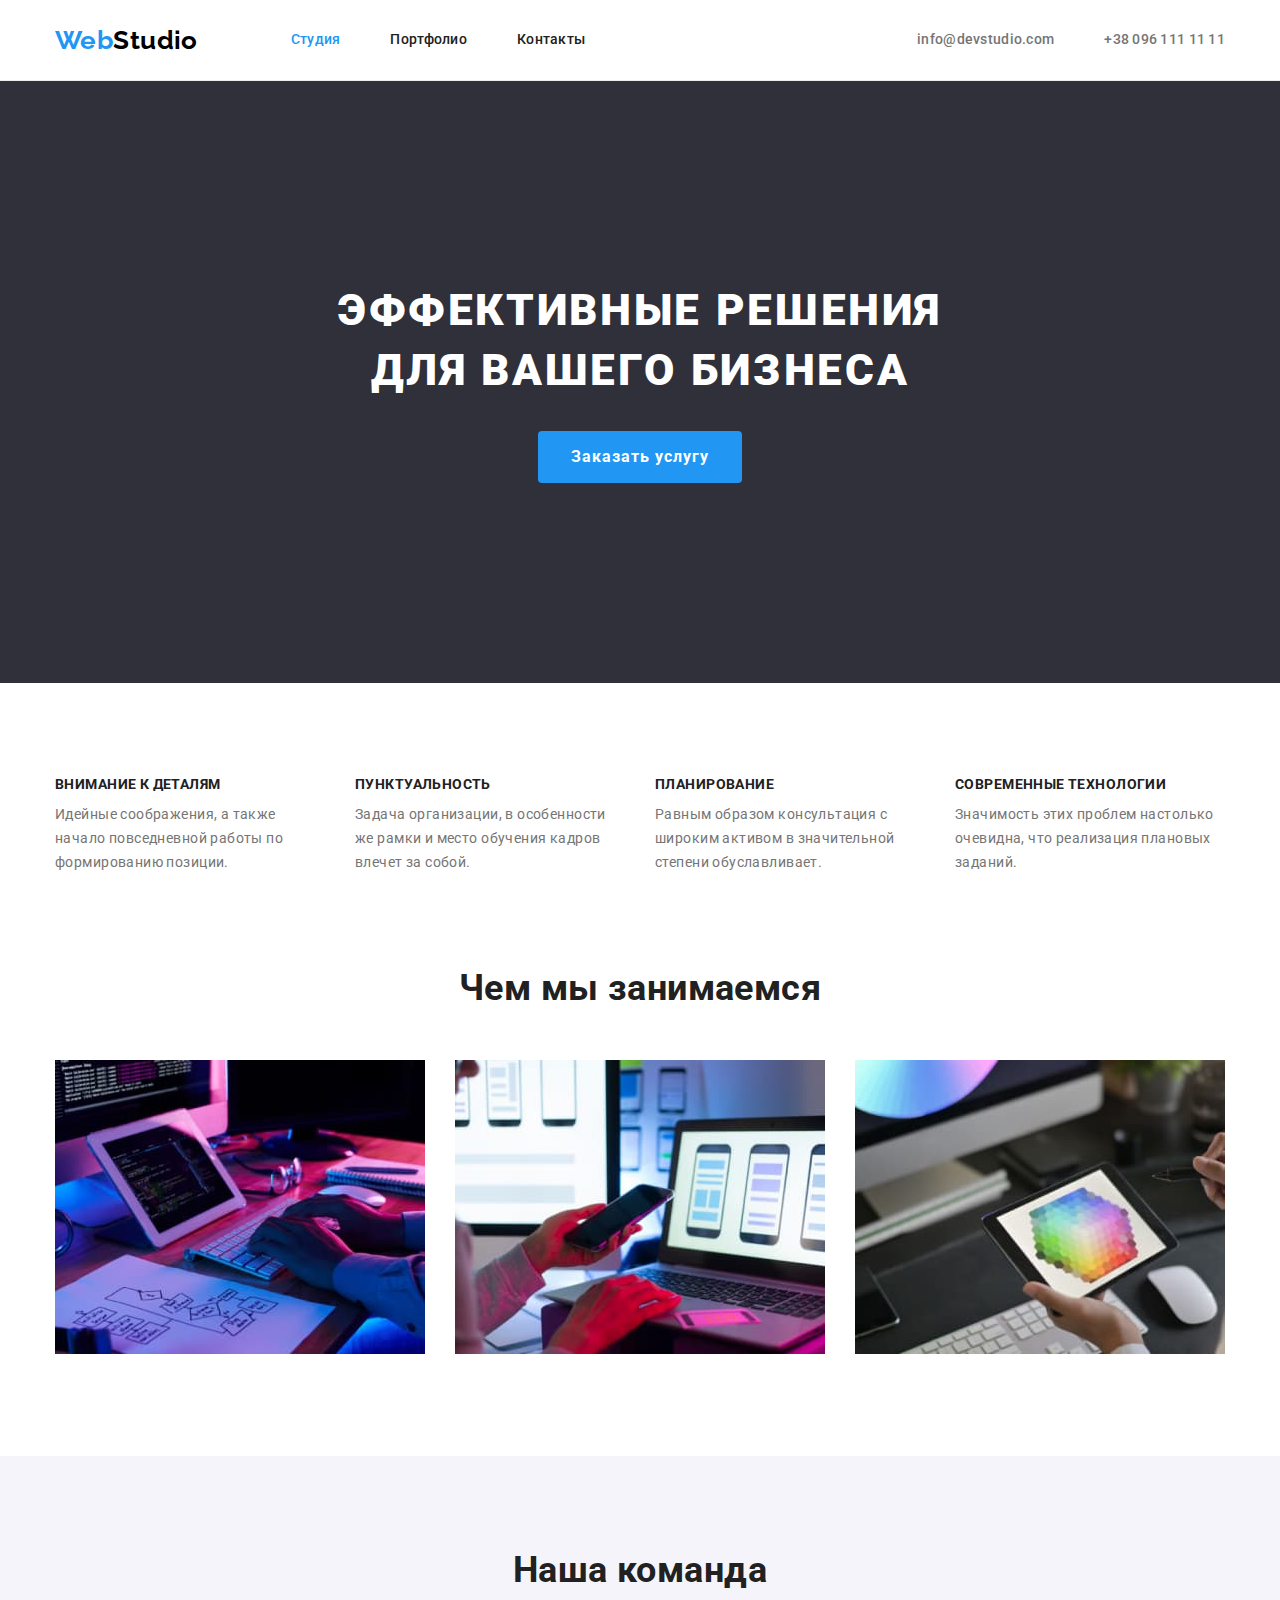
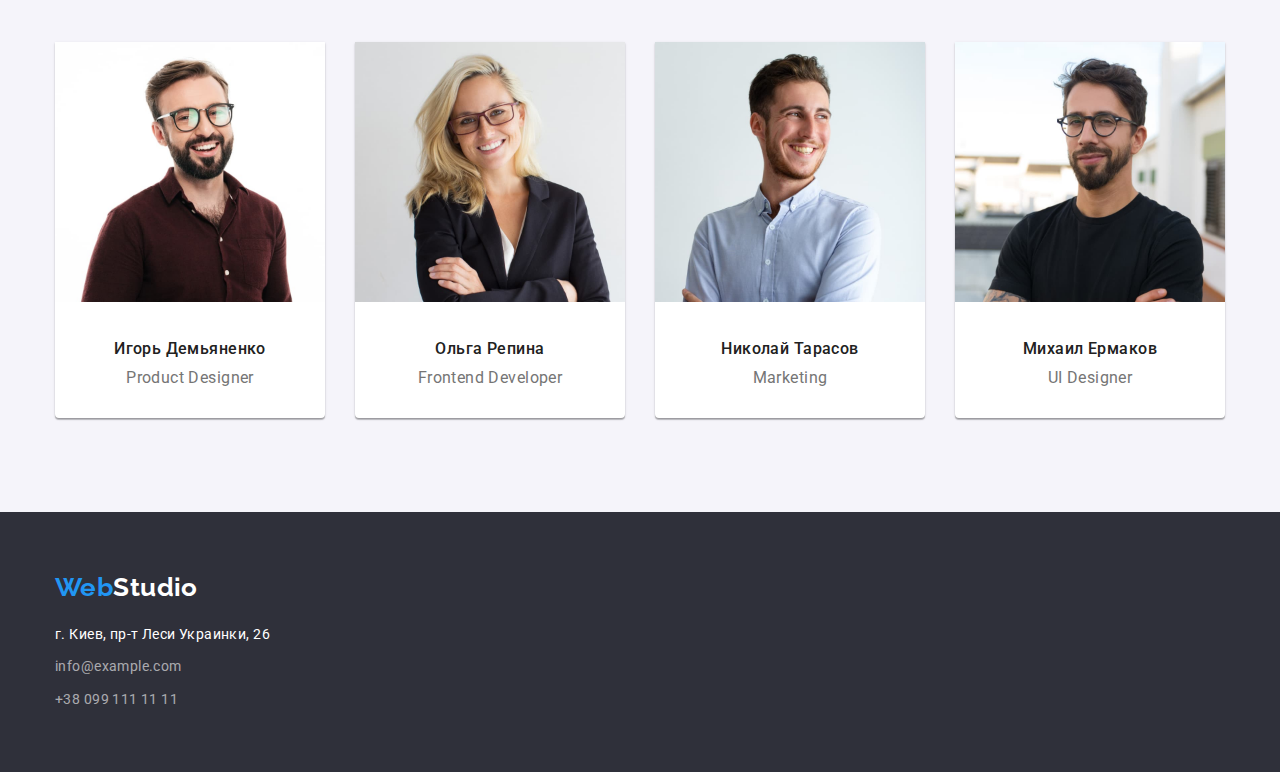
==== commit 019feda8: "правки от ментора" ====
--- a/index.html
+++ b/index.html
@@ -123,23 +123,31 @@
           <ul class="team-list list">
             <li class="team-list__item">
               <img src="./images/1.jpg" alt="мужчина в бардовой рубашке" width="270" />
-              <h3 class="team-list__title">Игорь Демьяненко</h3>
-              <p lang="en" class="team-list__text">Product Designer</p>
+              <div class="team-list__description">
+                <h3 class="team-list__title">Игорь Демьяненко</h3>
+                <p lang="en" class="team-list__text">Product Designer</p>
+              </div>
             </li>
             <li class="team-list__item">
               <img src="./images/2.jpg" alt="женщина в черном пиджаке" width="270" />
-              <h3 class="team-list__title">Ольга Репина</h3>
-              <p lang="en" class="team-list__text">Frontend Developer</p>
+              <div class="team-list__description">
+                <h3 class="team-list__title">Ольга Репина</h3>
+                <p lang="en" class="team-list__text">Frontend Developer</p>
+              </div>
             </li>
             <li class="team-list__item">
               <img src="./images/3.jpg" alt="мужчина в голубой рубашке" width="270" />
-              <h3 class="team-list__title">Николай Тарасов</h3>
-              <p lang="en" class="team-list__text">Marketing</p>
+              <div class="team-list__description">
+                <h3 class="team-list__title">Николай Тарасов</h3>
+                <p lang="en" class="team-list__text">Marketing</p>
+              </div>
             </li>
             <li class="team-list__item">
               <img src="./images/4.jpg" alt="мужчина в черной футболке" width="270" />
-              <h3 class="team-list__title">Михаил Ермаков</h3>
-              <p lang="en" class="team-list__text">UI Designer</p>
+              <div class="team-list__description">
+                <h3 class="team-list__title">Михаил Ермаков</h3>
+                <p lang="en" class="team-list__text">UI Designer</p>
+              </div>
             </li>
           </ul>
         </div>
--- a/css/styles.css
+++ b/css/styles.css
@@ -113,9 +113,9 @@
    margin-left: 93px;
 }
 
-.site-nav__item {
-   /* outline: 1px solid #ff3388; */
-}
+/* .site-nav__item {
+   outline: 1px solid #ff3388; 
+} */
 
 .site-nav__item:not(:last-child) {
    margin-right: 50px;
@@ -158,9 +158,9 @@
    margin-right: 50px;
 }
 
-.contacts-list__item {
-   /* outline: 1px solid #ff3388; */
-}
+/* .contacts-list__item {
+   outline: 1px solid #ff3388; 
+} */
 
 .contacts-list__link {
    text-decoration: none;
@@ -180,6 +180,9 @@
 
 /*---------------- Стилизация раздела Hero ----------------*/
 .hero {
+   padding-top: 200px;
+   padding-bottom: 200px;
+
    text-align: center;
    background-color: var(--footer-background-color);
 }
@@ -323,8 +326,13 @@
    margin-right: 30px;
 }
 
+.team-list__description {
+   padding-top: 30px;
+   padding-bottom: 30px;
+}
+
 .team-list__title {
-   margin-top: 30px;
+   margin-top: 0;
    margin-bottom: 10px;
 
    font-weight: 500;
@@ -337,7 +345,7 @@
 
 .team-list__text {
    margin-top: 0;
-   margin-bottom: 30px;
+   margin-bottom: 0;
 
    font-size: 16px;
    line-height: 1.18;
@@ -417,7 +425,7 @@
    justify-content: center;
 
    margin-top: 0;
-   margin-bottom: 34px;
+   margin-bottom: 50px;
 }
 
 .filter-list__item:not(:last-child) {
@@ -483,6 +491,8 @@
 }
 
 .projects-list__description {
+   padding: 20px 24px 20px 24px;
+
    border-left: 1px solid var(--secondary-border-color);
    border-right: 1px solid var(--secondary-border-color);
    border-bottom: 1px solid var(--secondary-border-color);
@@ -491,8 +501,8 @@
 .projects-list__title {
    margin-top: 0;
    margin-bottom: 4px;
-   padding-left: 24px;
-   padding-top: 20px;
+   /* padding-left: 24px;
+   padding-top: 20px; */
 
    font-size: 18px;
    line-height: 2;
@@ -506,8 +516,8 @@
    margin-top: 0;
    margin-bottom: 0;
    margin-left: 0;
-   padding-left: 24px;
-   padding-bottom: 20px;
+   /* padding-left: 24px;
+   padding-bottom: 20px; */
 
    font-size: 16px;
    line-height: 1.88;
